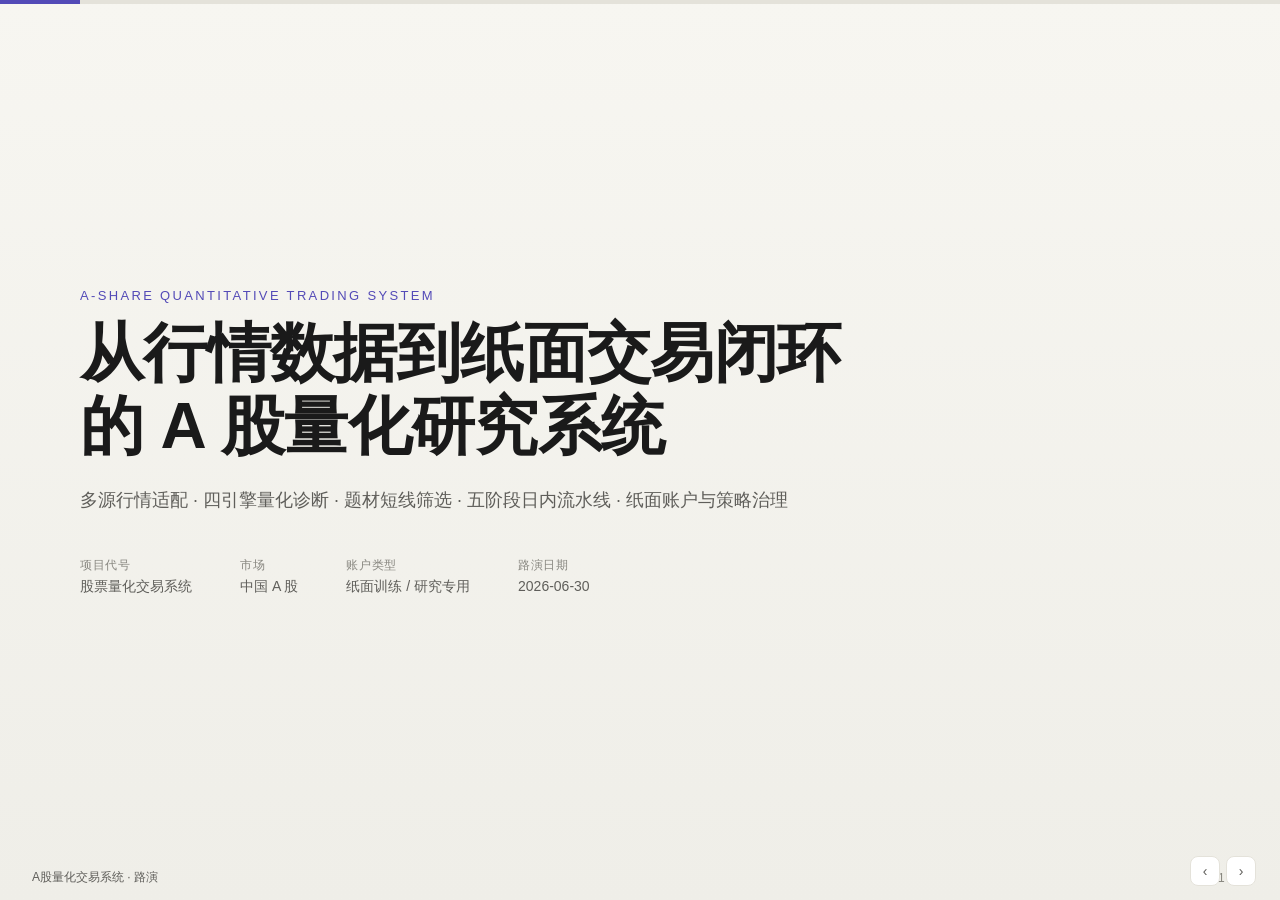
==== docs/roadshow.html @ 90907225 "Initial commit: A股量化交易系统路演版 - stock-analyzer: 量化主引擎（四引擎框架 + ML集成 + 多源行情 + 回测） - Shenzhen intern trai" ====
<!DOCTYPE html>
<html lang="zh-CN">
<head>
<meta charset="UTF-8">
<meta name="viewport" content="width=device-width, initial-scale=1.0">
<title>A股量化交易系统 · 路演</title>
<style>
  :root{
    --up:#d85a30;        /* 涨：红（A股惯例）*/
    --up-soft:#faece7;
    --down:#0f6e56;      /* 跌：绿 */
    --down-soft:#e1f5ee;
    --ink:#1a1a1a;
    --ink-2:#5f5e5a;
    --ink-3:#888780;
    --line:#e4e2da;
    --bg:#f7f6f1;
    --card:#ffffff;
    --accent:#534ab7;
    --accent-soft:#eeedfe;
    --warn:#ba7517;
    --warn-soft:#faeeda;
  }
  *{box-sizing:border-box;margin:0;padding:0}
  html,body{height:100%}
  body{
    font-family:-apple-system,BlinkMacSystemFont,"PingFang SC","Microsoft YaHei","Segoe UI",sans-serif;
    background:var(--bg);
    color:var(--ink);
    overflow:hidden;
    -webkit-font-smoothing:antialiased;
  }
  .deck{position:relative;width:100vw;height:100vh;overflow:hidden}
  .slide{
    position:absolute;inset:0;
    padding:56px 80px 72px;
    display:none;
    flex-direction:column;
    animation:fade .4s ease;
  }
  .slide.active{display:flex}
  @keyframes fade{from{opacity:0;transform:translateY(8px)}to{opacity:1;transform:none}}

  /* top bar */
  .topbar{
    position:fixed;top:0;left:0;right:0;height:4px;
    background:var(--line);z-index:50;
  }
  .progress{height:100%;background:var(--accent);width:0;transition:width .3s ease}

  /* footer */
  .footer{
    position:fixed;bottom:0;left:0;right:0;
    padding:14px 32px;display:flex;justify-content:space-between;align-items:center;
    font-size:12px;color:var(--ink-3);z-index:50;
    pointer-events:none;
  }
  .footer .brand{font-weight:500;color:var(--ink-2)}
  .nav{position:fixed;bottom:14px;right:24px;display:flex;gap:6px;z-index:51}
  .nav button{
    width:30px;height:30px;border:1px solid var(--line);background:var(--card);
    border-radius:8px;cursor:pointer;color:var(--ink-2);font-size:14px;
    display:flex;align-items:center;justify-content:center;transition:all .15s;
  }
  .nav button:hover{border-color:var(--accent);color:var(--accent)}

  /* typography */
  .eyebrow{
    font-size:12px;letter-spacing:.18em;text-transform:uppercase;
    color:var(--accent);font-weight:500;margin-bottom:14px;
  }
  h1{font-size:46px;font-weight:600;line-height:1.15;letter-spacing:-.01em;margin-bottom:18px}
  h2{font-size:34px;font-weight:600;line-height:1.2;letter-spacing:-.01em;margin-bottom:10px}
  h3{font-size:18px;font-weight:600;margin-bottom:8px}
  .lead{font-size:18px;line-height:1.65;color:var(--ink-2);max-width:880px}
  .sub{font-size:15px;color:var(--ink-3);margin-top:6px}

  /* cover */
  .cover{justify-content:center;background:linear-gradient(180deg,var(--bg) 0%,#efeee8 100%)}
  .cover .eyebrow{font-size:13px}
  .cover h1{font-size:64px;margin-bottom:22px}
  .cover .meta{margin-top:42px;display:flex;gap:48px;font-size:14px;color:var(--ink-2)}
  .cover .meta b{display:block;color:var(--ink-3);font-weight:400;font-size:12px;margin-bottom:4px;letter-spacing:.05em}

  /* generic blocks */
  .grid{display:grid;gap:18px;margin-top:24px}
  .grid-2{grid-template-columns:1fr 1fr}
  .grid-3{grid-template-columns:repeat(3,1fr)}
  .grid-4{grid-template-columns:repeat(4,1fr)}
  .card{
    background:var(--card);border:1px solid var(--line);border-radius:12px;
    padding:20px 22px;
  }
  .card h3{color:var(--ink)}
  .card p{font-size:14px;line-height:1.6;color:var(--ink-2);margin-top:4px}
  .card .num{font-size:30px;font-weight:600;color:var(--accent);line-height:1;margin-bottom:6px}
  .card .num.up{color:var(--up)}
  .card .num.down{color:var(--down)}
  .card .label{font-size:12px;color:var(--ink-3);letter-spacing:.05em}

  .tag{
    display:inline-block;font-size:11px;padding:3px 9px;border-radius:6px;
    background:var(--accent-soft);color:var(--accent);font-weight:500;margin-right:6px;
  }
  .tag.up{background:var(--up-soft);color:var(--up)}
  .tag.down{background:var(--down-soft);color:var(--down)}
  .tag.warn{background:var(--warn-soft);color:var(--warn)}

  /* list */
  .bullets{list-style:none;margin-top:18px}
  .bullets li{
    position:relative;padding-left:22px;font-size:15px;line-height:1.7;color:var(--ink-2);
    margin-bottom:8px;
  }
  .bullets li::before{
    content:"";position:absolute;left:0;top:11px;width:8px;height:8px;border-radius:2px;
    background:var(--accent);
  }
  .bullets li b{color:var(--ink);font-weight:600}

  /* flow / pipeline */
  .flow{display:flex;align-items:stretch;gap:0;margin-top:30px;flex-wrap:wrap}
  .flow .step{
    flex:1;min-width:120px;background:var(--card);border:1px solid var(--line);
    padding:16px 14px;border-radius:10px;position:relative;
  }
  .flow .step + .step{margin-left:14px}
  .flow .step .t{font-size:11px;color:var(--accent);font-weight:600;letter-spacing:.05em}
  .flow .step .n{font-size:15px;font-weight:600;margin:6px 0 4px}
  .flow .step .d{font-size:12px;color:var(--ink-3);line-height:1.5}
  .flow .arrow{
    align-self:center;color:var(--ink-3);font-size:18px;padding:0 2px;
  }

  /* table */
  table{width:100%;border-collapse:collapse;margin-top:20px;font-size:14px}
  th,td{text-align:left;padding:11px 14px;border-bottom:1px solid var(--line)}
  th{font-size:12px;color:var(--ink-3);font-weight:500;letter-spacing:.04em;text-transform:uppercase}
  td b{font-weight:600}
  td .up{color:var(--up);font-weight:600}
  td .down{color:var(--down);font-weight:600}

  /* architecture diagram */
  .arch{display:grid;grid-template-columns:repeat(5,1fr);gap:14px;margin-top:28px}
  .arch .col{background:var(--card);border:1px solid var(--line);border-radius:12px;padding:18px 14px;text-align:center}
  .arch .col .icon{font-size:26px;margin-bottom:8px}
  .arch .col .name{font-size:14px;font-weight:600;margin-bottom:4px}
  .arch .col .desc{font-size:11px;color:var(--ink-3);line-height:1.5}
  .arch .col.core{background:var(--accent-soft);border-color:var(--accent)}

  /* stat row */
  .stats{display:flex;gap:36px;margin-top:32px;flex-wrap:wrap}
  .stat .v{font-size:36px;font-weight:600;line-height:1;color:var(--ink)}
  .stat .v.up{color:var(--up)}
  .stat .v.down{color:var(--down)}
  .stat .l{font-size:12px;color:var(--ink-3);margin-top:6px;letter-spacing:.04em}

  /* disclaimer */
  .disclaimer{
    margin-top:auto;padding:18px 22px;background:var(--warn-soft);
    border-left:3px solid var(--warn);border-radius:6px;
    font-size:13px;color:#633806;line-height:1.6;
  }

  /* code block */
  pre{
    background:#1f1f23;color:#e4e2da;padding:16px 18px;border-radius:10px;
    font-family:"SF Mono",Menlo,Consolas,monospace;font-size:12.5px;line-height:1.6;
    overflow:auto;margin-top:16px;
  }
  pre .c{color:#888}
  pre .k{color:#c4b5fd}
  pre .s{color:#9fe1cb}

  /* roadmap */
  .road{display:flex;flex-direction:column;gap:0;margin-top:24px}
  .road .phase{
    display:grid;grid-template-columns:90px 1fr 1fr;gap:20px;align-items:center;
    padding:16px 0;border-bottom:1px solid var(--line);
  }
  .road .phase:last-child{border-bottom:none}
  .road .pcode{font-size:13px;font-weight:600;color:var(--accent)}
  .road .pname{font-size:15px;font-weight:600}
  .road .pdesc{font-size:13px;color:var(--ink-2);line-height:1.55}
  .road .done{color:var(--down)}
  .road .wip{color:var(--warn)}

  .qmark{font-size:90px;font-weight:600;color:var(--accent);line-height:1;margin-bottom:20px}
  .center{justify-content:center;align-items:flex-start}
  .row{display:flex;gap:18px;margin-top:20px;flex-wrap:wrap}
  .chip{
    padding:8px 14px;border:1px solid var(--line);border-radius:20px;
    font-size:13px;color:var(--ink-2);background:var(--card);
  }
  .chip b{color:var(--ink);font-weight:600}
</style>
</head>
<body>
<div class="topbar"><div class="progress" id="progress"></div></div>

<div class="deck" id="deck">

  <!-- 1. COVER -->
  <section class="slide cover active">
    <div class="eyebrow">A-SHARE QUANTITATIVE TRADING SYSTEM</div>
    <h1>从行情数据到纸面交易闭环<br>的 A 股量化研究系统</h1>
    <p class="lead">多源行情适配 · 四引擎量化诊断 · 题材短线筛选 · 五阶段日内流水线 · 纸面账户与策略治理</p>
    <div class="meta">
      <div><b>项目代号</b>股票量化交易系统</div>
      <div><b>市场</b>中国 A 股</div>
      <div><b>账户类型</b>纸面训练 / 研究专用</div>
      <div><b>路演日期</b>2026-06-30</div>
    </div>
  </section>

  <!-- 2. PROBLEM -->
  <section class="slide">
    <div class="eyebrow">01 · 背景与问题</div>
    <h2>散户做 A 股量化，卡在哪？</h2>
    <p class="lead">数据散、工具碎、回测过拟合、策略无治理、风控靠感觉——大多数个人量化项目停在"能跑一个指标"，走不到"可复盘的闭环"。</p>
    <ul class="bullets">
      <li><b>数据层不稳定</b>：行情源经常断流、复权不一致、缓存没健康检查，回测在脏数据上跑。</li>
      <li><b>研究即弃</b>：分析完一只票，结论留在聊天记录里，没有观察池、thesis、卖出条件。</li>
      <li><b>策略无版本</b>：参数手调、没有样本外验证、没有 walk-forward，回测好看实盘崩。</li>
      <li><b>执行无纪律</b>：没有日内流程、没有风控阈值、没有失败桶反馈，亏了不知道为什么。</li>
      <li><b>LLM 用法粗糙</b>：把整段行情/新闻塞 prompt，token 烧光还效果差。</li>
    </ul>
  </section>

  <!-- 3. SOLUTION OVERVIEW -->
  <section class="slide">
    <div class="eyebrow">02 · 方案概述</div>
    <h2>一个项目，五个子系统，一条闭环</h2>
    <p class="lead">不是"一个脚本"，而是按职责拆分的五模块系统：研究、短线、生命周期、账本、工具各自独立，通过 CSV/JSON 契约衔接。</p>
    <div class="grid grid-3" style="margin-top:28px">
      <div class="card"><h3>stock-analyzer</h3><p>量化主引擎。四引擎框架 + ML 概率集成 + 多源行情适配 + 组合回测 + 策略版本注册表。</p></div>
      <div class="card"><h3>Shenzhen intern trail</h3><p>A 股短线题材筛选管道。新闻/热搜 → DeepSeek 题材提取 → 四层规则筛选 → 龙二/龙三买点计划。</p></div>
      <div class="card"><h3>stock-research-lab</h3><p>研究生命周期。观察池、买入 thesis、卖出条件、复查日期、研究健康度。</p></div>
      <div class="card"><h3>trading-journal</h3><p>纸面账户与交易日志。唯一组合总表 + 五阶段流水线记录 + 复盘文档 + 策略反馈。</p></div>
      <div class="card"><h3>tools</h3><p>账本工具链。Excel 工作簿同步、历史回填、组合账本重建。</p></div>
      <div class="card" style="background:var(--accent-soft);border-color:var(--accent)"><h3>闭环契约</h3><p>CSV/JSON 作为模块间唯一事实源，不共享数据库、不共享内存状态，任何一环可独立替换。</p></div>
    </div>
  </section>

  <!-- 4. ARCHITECTURE -->
  <section class="slide">
    <div class="eyebrow">03 · 系统架构</div>
    <h2>数据从左到右流过五个阶段</h2>
    <div class="arch">
      <div class="col">
        <div class="icon">📡</div>
        <div class="name">数据层</div>
        <div class="desc">推送缓存 / Tushare / 腾讯 / 东财 / Stooq，复权与缓存健康门禁</div>
      </div>
      <div class="col">
        <div class="icon">🧮</div>
        <div class="name">特征层</div>
        <div class="desc">pandas 因子工程：均线、RSI、KDJ、MACD、ATR、Z-score、回撤</div>
      </div>
      <div class="col core">
        <div class="icon">🤖</div>
        <div class="name">模型 / 规则层</div>
        <div class="desc">ML 集成概率 + 聚类 + 马尔可夫 + 贝叶斯，叠加四引擎规则</div>
      </div>
      <div class="col">
        <div class="icon">⚖️</div>
        <div class="name">风控 / 回测</div>
        <div class="desc">最大回撤、波动率、仓位上限、止损，回测显式计入佣金印花税滑点</div>
      </div>
      <div class="col">
        <div class="icon">📒</div>
        <div class="name">执行 / 账本</div>
        <div class="desc">五阶段流水线 → 纸面账户 → 组合总表 → 策略治理反馈</div>
      </div>
    </div>
    <p class="sub" style="margin-top:24px">核心设计原则：风控结论优先于买入信号；研究回测与纸面账户口径分离；所有自动决策 dry-run 默认，<code>--execute</code> 才落账。</p>
  </section>

  <!-- 5. DATA LAYER -->
  <section class="slide">
    <div class="eyebrow">04 · 数据层</div>
    <h2>多源行情适配 + 缓存健康门禁</h2>
    <p class="lead">A 股数据是项目最容易翻车的一层。系统用"专业优先 + 多源兜底 + 健康门禁"三段式保证回测不在脏数据上跑。</p>
    <div class="grid grid-2" style="margin-top:24px">
      <div class="card">
        <h3>分级数据源</h3>
        <p><span class="tag">premium</span>推送缓存优先<br>
        <span class="tag">tushare</span>Tushare Pro 主动拉取<br>
        <span class="tag">tencent</span>腾讯前复权日线<br>
        <span class="tag">eastmoney</span>东方财富兜底<br>
        <span class="tag">stooq</span>实验源</p>
      </div>
      <div class="card">
        <h3>健康门禁机制</h3>
        <p><code>--health-check</code> 批量校验哨兵股票（600519 / 000001 / 300750）历史与实时兜底。<b>任一失败即阻断</b>完整分析与自动化复盘，避免空数据报告。</p>
      </div>
      <div class="card">
        <h3>缓存与导入</h3>
        <p>支持本地 CSV 导入（中英文列名兼容），<code>--cache-health</code> 检查新鲜度，<code>--cache-max-age-hours</code> 控制可回测子集。</p>
      </div>
      <div class="card">
        <h3>字段规范化</h3>
        <p>自动识别沪深市场、前复权对齐、交易日对齐、缺失值检查、symbol 规范化（<code>removeprefix("^")</code> 防 <code>^^GSPC</code> 别名问题）。</p>
      </div>
    </div>
  </section>

  <!-- 6. QUANT ENGINE -->
  <section class="slide">
    <div class="eyebrow">05 · 量化引擎 stock-analyzer</div>
    <h2>四引擎框架 + ML 集成 + 仓位 Profile</h2>
    <div class="grid grid-2" style="margin-top:24px">
      <div class="card">
        <h3>1 · 题材轮动引擎</h3>
        <p>从涨停归因表统计涨停数 / 题材强度 / 资金净额 / 封单强弱，取前三大核心题材，只在题材内筛未涨停候选。</p>
      </div>
      <div class="card">
        <h3>2 · 量价技术引擎</h3>
        <p>RSI、KDJ、MACD、均线、ATR、波动率、回撤，单票诊断 + 批量扫描留痕。</p>
      </div>
      <div class="card">
        <h3>3 · 投研证据链引擎</h3>
        <p>候选股必须说明与题材龙头的产业链 / 业务 / 事件关联，叠加行业龙头、情绪龙、机构持仓、研报覆盖线索。</p>
      </div>
      <div class="card">
        <h3>4 · 回测风控引擎</h3>
        <p>所有看多信号被交易成本、样本外验证、最大回撤、波动率、仓位上限、止损条件约束。<b>风控优先于买入</b>。</p>
      </div>
    </div>
    <div class="row">
      <div class="chip"><b>监督学习</b> 决策树 / 随机森林 / ExtraTrees / 逻辑回归 / SVM / KNN / MLP</div>
      <div class="chip"><b>验证</b> TimeSeriesSplit + gap 防泄漏</div>
      <div class="chip"><b>状态</b> KMeans 聚类 + 马尔可夫转移 + Beta-Binomial 胜率后验</div>
      <div class="chip"><b>Profile</b> llmquant-long-biased / quant-paper / serenity-chokepoint / local</div>
    </div>
  </section>

  <!-- 7. SHORT-TERM PIPELINE -->
  <section class="slide">
    <div class="eyebrow">06 · 题材短线管道 Shenzhen intern trail</div>
    <h2>新闻 → DeepSeek → 四层规则 → 买点计划</h2>
    <p class="lead">独立于主引擎的短线题材筛选原型，每 30 分钟扫描一次，输出研究用候选，<b>不自动下单</b>。</p>
    <div class="flow">
      <div class="step"><div class="t">LAYER 1</div><div class="n">新闻/热搜扫描</div><div class="d">金十 / Wind / 百度热搜 / Google Trends / 官媒，DeepSeek 提取热点题材与个股池</div></div>
      <div class="arrow">→</div>
      <div class="step"><div class="t">LAYER 2</div><div class="n">技术与风险过滤</div><div class="d">主力净流入 / 换手有效，剔除 ST / 停牌 / 重大诉讼 / 业绩预警 / 监管调查</div></div>
      <div class="arrow">→</div>
      <div class="step"><div class="t">LAYER 3</div><div class="n">量与大单过滤</div><div class="d">爆量或量能 4&gt;11&gt;117 多头排列，大单占比高，MA5&gt;MA10&gt;MA20，连跌 4 天否决</div></div>
      <div class="arrow">→</div>
      <div class="step"><div class="t">LAYER 4</div><div class="n">买点计划</div><div class="d">同板块已有涨停锚点，优先龙二；龙二快速封板切龙三；A/B 类突破或 7-8% 打板挂单</div></div>
    </div>
    <p class="sub" style="margin-top:24px">运行状态用 <span class="tag up">PASS</span> <span class="tag warn">NO_SIGNAL</span> <span class="tag down">BLOCKED</span> 三态明确区分"有候选 / 无候选 / 数据源失败"，不会把失败伪装成空结果。</p>
  </section>

  <!-- 8. STRATEGY & BACKTEST -->
  <section class="slide">
    <div class="eyebrow">07 · 策略版本与回测</div>
    <h2>样本外验证 + Walk-forward，过拟合兜底</h2>
    <p class="lead">策略不是手调参数，而是注册表 + 训练/验证/测试三段切分 + 滚动样本外复核，晋级有门槛。</p>
    <div class="grid grid-3" style="margin-top:24px">
      <div class="card"><div class="label">策略注册表</div><h3 style="margin-top:8px">strategies.json</h3><p>score-standard-v1 / score-conservative-v1 / score-active-v1，每个策略有 entry/exit 分数、仓位上限、最小样本量。</p></div>
      <div class="card"><div class="label">三段切分</div><h3 style="margin-top:8px">train / val / test</h3><p>候选只按验证集排序，测试集只用于样本外复核，<b>不用测试集挑策略</b>。</p></div>
      <div class="card"><div class="label">滚动复核</div><h3 style="margin-top:8px">walk-forward</h3><p>多窗口必须有交易且平均收益为正，减少"单一切分刚好运气好"的过拟合。</p></div>
    </div>
    <div class="card" style="margin-top:18px">
      <h3>晋级门禁 promotion_gate</h3>
      <p>即使候选通过门槛，也只能进入<b>纸面交易观察</b>，不允许自动真实下单。<code>failed_rules</code> 和 <code>next_search.actions</code> 告诉下一轮自动调参应该先扩缓存池、放宽/收紧阈值，还是进入纸面观察。</p>
    </div>
  </section>

  <!-- 9. DAILY PIPELINE -->
  <section class="slide">
    <div class="eyebrow">08 · 日内五阶段流水线</div>
    <h2>从盘前到收盘，每个阶段可独立审计</h2>
    <div class="flow">
      <div class="step"><div class="t">08:30</div><div class="n">preopen 盘前</div><div class="d">缓存门禁 + 可选策略优化/晋级，写入 STRATEGY_FEEDBACK</div></div>
      <div class="arrow">→</div>
      <div class="step"><div class="t">09:30</div><div class="n">open 开盘</div><div class="d">按 active paper strategy 生成 BUY/SELL/HOLD 决策包</div></div>
      <div class="arrow">→</div>
      <div class="step"><div class="t">12:00</div><div class="n">midday 午间</div><div class="d">复核上午结果，生成下午计划</div></div>
      <div class="arrow">→</div>
      <div class="step"><div class="t">13:00</div><div class="n">afternoon 午后</div><div class="d">按午间计划/active strategy 生成执行决策</div></div>
      <div class="arrow">→</div>
      <div class="step"><div class="t">15:10</div><div class="n">close 盘后</div><div class="d">收盘决策包，<code>--execute</code> 才结算纸面账本并写运营日报</div></div>
    </div>
    <div class="grid grid-2" style="margin-top:28px">
      <div class="card"><h3>默认 dry-run</h3><p>不写订单、不结算、不真实下单。只有显式 <code>--execute</code> 才写入纸面账本；只有 <code>preopen --promote</code> 才允许策略晋级。</p></div>
      <div class="card"><h3>可复盘</h3><p>每个阶段写入 <code>pipeline-runs/&lt;日期&gt;/&lt;阶段&gt;.json</code>，<code>pipeline_review.py</code> 输出失败桶：data_cache_unhealthy / open_failed / pipeline_ok。</p></div>
    </div>
  </section>

  <!-- 10. PAPER ACCOUNT & RISK -->
  <section class="slide">
    <div class="eyebrow">09 · 纸面账户与风控</div>
    <h2>训练账户实况：¥100 万起，当前回撤 -3.19%</h2>
    <div class="stats">
      <div class="stat"><div class="v">¥968,069</div><div class="l">期末权益（2026-06-27）</div></div>
      <div class="stat"><div class="v down">-3.19%</div><div class="l">最大回撤</div></div>
      <div class="stat"><div class="v">13.10%</div><div class="l">总暴露</div></div>
      <div class="stat"><div class="v" style="color:var(--down)">OK</div><div class="l">风险状态</div></div>
    </div>
    <h3 style="margin-top:32px">当前持仓（5 只）</h3>
    <table>
      <thead><tr><th>代码</th><th>名称</th><th>数量</th><th>市值</th><th>权重</th><th>浮盈亏</th></tr></thead>
      <tbody>
        <tr><td><b>688981</b></td><td>中芯国际</td><td>300</td><td>¥46,665</td><td>4.82%</td><td class="up">+¥2,958</td></tr>
        <tr><td><b>300750</b></td><td>宁德时代</td><td>70</td><td>¥28,010</td><td>2.89%</td><td class="down">-¥124</td></tr>
        <tr><td><b>600941</b></td><td>中国移动</td><td>300</td><td>¥26,010</td><td>2.69%</td><td class="down">-¥1,297</td></tr>
        <tr><td><b>600036</b></td><td>—</td><td>500</td><td>¥18,055</td><td>1.87%</td><td class="down">-¥850</td></tr>
        <tr><td><b>002230</b></td><td>—</td><td>200</td><td>¥8,074</td><td>0.83%</td><td class="down">-¥470</td></tr>
      </tbody>
    </table>
    <div class="disclaimer" style="margin-top:20px">
      账户为纸面训练账户（initial_cash ¥1,000,000），成本模型含佣金 3bps / 最低 5 元 / 印花税 5bps / 过户 0.1bps / 滑点 5bps。风控阈值：单日亏损止损 1%、回撤预警 5%、回撤停止 10%。
    </div>
  </section>

  <!-- 11. JOURNAL & GOVERNANCE -->
  <section class="slide">
    <div class="eyebrow">10 · 交易日志与策略治理</div>
    <h2>唯一组合总表 + 反馈闭环</h2>
    <p class="lead">所有交易事实收拢到 <code>portfolio_ledger.csv</code> 一张表，按 row_type 区分：DAY_SUMMARY / POSITION / TRADE / STRATEGY_FEEDBACK。Excel 工作簿是审计视图，CSV 是机器事实源。</p>
    <div class="grid grid-2" style="margin-top:24px">
      <div class="card">
        <h3>流程检查账本</h3>
        <p><code>workflow_checkpoints.py</code> 把盘前 / 开盘 / 10:30 / 午间 / 14:00 / 收盘 / 盘后审计写入 <code>workflow-checkpoints.csv</code>，错过时段事后 audit 标 <code>overdue</code>，不让"待验证"长期沉没。</p>
      </div>
      <div class="card">
        <h3>策略治理器</h3>
        <p><code>strategy_governance.py</code> 把反馈桶和账户风险状态转成下一轮权限：是否允许研究回测 / 参数搜索 / 策略晋级 / 新增仓位。STOP 或单日亏损 &gt;1% 的策略先 <code>probation</code> 降权，连续失败 3 次才淘汰。</p>
      </div>
      <div class="card">
        <h3>显示规范</h3>
        <p>方向统一中文（买入/卖出/持有/观察/研究），判断状态固定枚举（已成交/持仓中/已完成/待处理/失败/已豁免/逾期未留证）。回测行不得占用正式账户权益列。</p>
      </div>
      <div class="card">
        <h3>账本连续性</h3>
        <p>第二天期初权益必须等于前一日 DAY_SUMMARY 期末权益；不一致先修账，不继续提交审计。BACKTEST 与组合汇总口径分离，不可相加。</p>
      </div>
    </div>
  </section>

  <!-- 12. TECH STACK -->
  <section class="slide">
    <div class="eyebrow">11 · 技术栈</div>
    <h2>极简依赖，无重型框架</h2>
    <p class="lead">项目不建立在任何大型开源框架之上——纯 Python + 科学计算栈 + 原生 HTTP，与 LangGraph / FastAPI / React 重型栈截然不同。轻、可审计、可移植。</p>
    <div class="grid grid-4" style="margin-top:28px">
      <div class="card"><div class="num">pandas</div><div class="label">数据处理</div><p>DataFrame 因子工程、回测、账本</p></div>
      <div class="card"><div class="num">numpy</div><div class="label">数值计算</div><p>指标、滚动窗口、标准化</p></div>
      <div class="card"><div class="num">requests</div><div class="label">HTTP</div><p>多源行情适配器</p></div>
      <div class="card"><div class="num">openpyxl</div><div class="label">Excel I/O</div><p>工作簿同步与审计</p></div>
    </div>
    <div class="row" style="margin-top:24px">
      <div class="chip"><b>LLM 调用</b> stdlib urllib 原生 HTTP（无 openai SDK）</div>
      <div class="chip"><b>前端</b> vanilla JS，无框架无构建</div>
      <div class="chip"><b>ML</b> scikit-learn + scipy（声明可降级）</div>
      <div class="chip"><b>存储</b> CSV / JSON / Excel 文件，无数据库</div>
      <div class="chip"><b>调度</b> cron + .command/.bat 双击</div>
    </div>
  </section>

  <!-- 13. RESULTS & NUMBERS -->
  <section class="slide">
    <div class="eyebrow">12 · 项目数据</div>
    <h2>系统的实际规模</h2>
    <div class="stats">
      <div class="stat"><div class="v">5</div><div class="l">子系统</div></div>
      <div class="stat"><div class="v">14</div><div class="l">stock-analyzer 脚本</div></div>
      <div class="stat"><div class="v">5</div><div class="l">日内流水线阶段</div></div>
      <div class="stat"><div class="v">4</div><div class="l">策略 Profile</div></div>
      <div class="stat"><div class="v">5</div><div class="l">行情数据源</div></div>
      <div class="stat"><div class="v">7</div><div class="l">ML 模型族</div></div>
    </div>
    <h3 style="margin-top:36px">已落地的关键能力</h3>
    <ul class="bullets">
      <li><b>数据链路门禁</b>：哨兵股票批量校验，任一失败阻断分析。</li>
      <li><b>组合回测</b>：前一交易日信号、下一交易日开盘成交，显式计入佣金 / 印花税 / 过户 / 滑点。</li>
      <li><b>五阶段流水线</b>：dry-run 默认，<code>--execute</code> 才落账，每阶段 JSON 可复盘。</li>
      <li><b>策略治理</b>：失败桶反馈 → 权限门禁 → 降权/晋级/淘汰，闭环可追溯。</li>
      <li><b>DeepSeek 集成</b>：新闻热点题材提取，结构化 JSON 输出，三态状态码。</li>
      <li><b>Excel 审计同步</b>：CSV 事实源 ↔ Excel 审计视图双向同步。</li>
    </ul>
  </section>

  <!-- 14. ROADMAP -->
  <section class="slide">
    <div class="eyebrow">13 · 路线图</div>
    <h2>从 P0 到 P2，每一步都有验收</h2>
    <div class="road">
      <div class="phase">
        <div class="pcode done">P0 ✓</div>
        <div class="pname">账户闭环</div>
        <div class="pdesc">paper_account.py init/trade/settle/status，纸面账户与成本模型接入。</div>
      </div>
      <div class="phase">
        <div class="pcode done">P0.5 ✓</div>
        <div class="pname">纸面执行决策</div>
        <div class="pdesc">paper_execute.py 输出 BUY/SELL/HOLD 决策包，默认不写账本。</div>
      </div>
      <div class="phase">
        <div class="pcode done">P0.8 ✓</div>
        <div class="pname">日内五阶段流水线</div>
        <div class="pdesc">daily_pipeline.py 串联盘前到收盘，每阶段 JSON 留痕。</div>
      </div>
      <div class="phase">
        <div class="pcode done">P1 ✓</div>
        <div class="pname">策略版本与参数扫描</div>
        <div class="pdesc">strategy_lab.py 训练/验证/测试三段 + walk-forward 滚动复核 + 晋级门禁。</div>
      </div>
      <div class="phase">
        <div class="pcode done">P2 ✓</div>
        <div class="pname">运营日报</div>
        <div class="pdesc">ops_report.py 读取净值/持仓/交易/策略对比，输出 reviews/&lt;日期&gt;-ops-report.md。</div>
      </div>
      <div class="phase">
        <div class="pcode wip">NEXT</div>
        <div class="pname">工程化方向</div>
        <div class="pdesc">参考 LangAlpha PTC 模式：Python 端先 pandas 去重/聚类/降采样，只把摘要喂 LLM，节省 token；行情先聚合再决定是否进 prompt；可复用中间结果落盘缓存。</div>
      </div>
    </div>
  </section>

  <!-- 15. DISCLAIMER -->
  <section class="slide">
    <div class="eyebrow">14 · 风险提示</div>
    <h2>研究工具，不是投资建议</h2>
    <div class="disclaimer" style="margin-top:24px;font-size:15px;line-height:1.8">
      本系统输出仅供量化研究和辅助决策，<b>不构成投资建议</b>，不会自动下单。A 股存在涨跌停、停牌、流动性、政策冲击和数据源稳定性问题。账户为纸面训练账户（paper account），所有"盈亏"均为模拟。进入实盘前必须补齐全市场回测、交易成本建模、样本外验证、组合级风控、券商接口、撤单逻辑和人工复核。<br><br>
      所有自动决策默认 dry-run，<code>--execute</code> 才写入纸面账本；<code>preopen --promote</code> 才允许策略晋级；即使策略通过晋级门禁，也只能进入纸面交易观察，<b>不允许自动真实下单</b>。
    </div>
    <ul class="bullets" style="margin-top:24px">
      <li>本仓库不含真实交易凭证、不含真实资金、不含未公开数据。</li>
      <li>DeepSeek API key 等敏感配置已通过 <code>.env</code> + <code>.gitignore</code> 排除，不会进入版本控制。</li>
      <li>行情数据来源为公开接口（腾讯 / 东方财富 / Tushare / Stooq），使用权遵循各源条款。</li>
    </ul>
  </section>

  <!-- 16. Q&A -->
  <section class="slide center">
    <div class="qmark">?</div>
    <h2>谢谢观看，欢迎提问</h2>
    <p class="lead" style="margin-top:14px">关于数据层、四引擎、五阶段流水线、策略治理或纸面账户闭环，任何问题都可以展开聊。</p>
    <div class="row" style="margin-top:32px">
      <div class="chip"><b>项目</b> 股票量化交易系统</div>
      <div class="chip"><b>市场</b> 中国 A 股</div>
      <div class="chip"><b>路演日期</b> 2026-06-30</div>
    </div>
    <p class="sub" style="margin-top:42px">← → 翻页 · F 全屏 · Esc 退出</p>
  </section>

</div>

<div class="footer">
  <span class="brand">A股量化交易系统 · 路演</span>
  <span id="counter">1 / 16</span>
</div>
<div class="nav">
  <button onclick="prev()" aria-label="上一页">‹</button>
  <button onclick="next()" aria-label="下一页">›</button>
</div>

<script>
  const slides = document.querySelectorAll('.slide');
  let cur = 0;
  const total = slides.length;
  const counter = document.getElementById('counter');
  const progress = document.getElementById('progress');

  function show(i){
    cur = Math.max(0, Math.min(total-1, i));
    slides.forEach((s,idx)=>s.classList.toggle('active', idx===cur));
    counter.textContent = (cur+1) + ' / ' + total;
    progress.style.width = ((cur+1)/total*100) + '%';
  }
  function next(){ show(cur+1); }
  function prev(){ show(cur-1); }

  document.addEventListener('keydown', e=>{
    if(e.key==='ArrowRight' || e.key===' ' || e.key==='PageDown'){ e.preventDefault(); next(); }
    else if(e.key==='ArrowLeft' || e.key==='PageUp'){ e.preventDefault(); prev(); }
    else if(e.key==='Home'){ show(0); }
    else if(e.key==='End'){ show(total-1); }
    else if(e.key==='f' || e.key==='F'){
      if(!document.fullscreenElement) document.documentElement.requestFullscreen();
      else document.exitFullscreen();
    }
  });
  show(0);
</script>
</body>
</html>
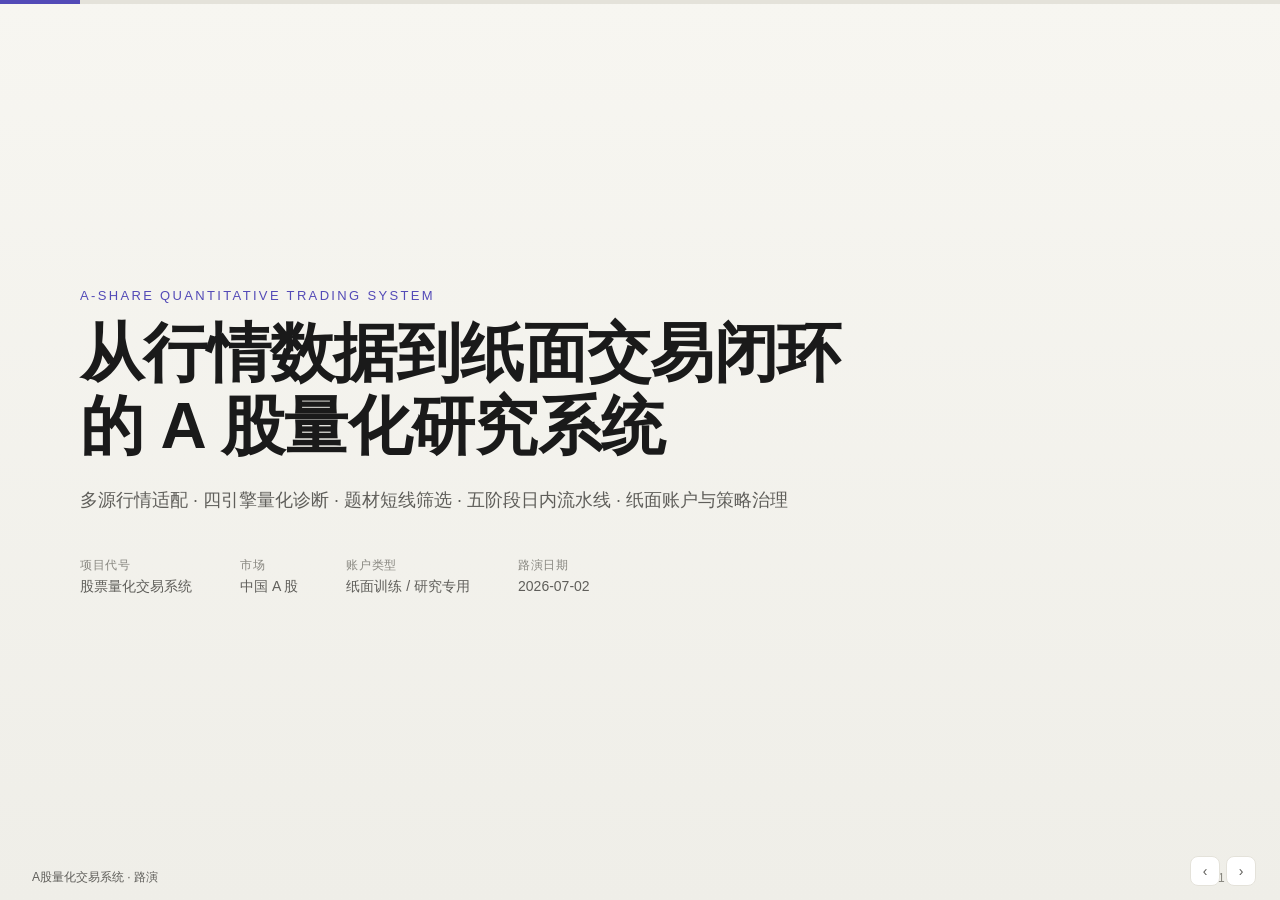
==== commit e1a210bf: "docs: 路演日期更正为 2026-07-02" ====
--- a/docs/roadshow.html
+++ b/docs/roadshow.html
@@ -209,7 +209,7 @@
       <div><b>项目代号</b>股票量化交易系统</div>
       <div><b>市场</b>中国 A 股</div>
       <div><b>账户类型</b>纸面训练 / 研究专用</div>
-      <div><b>路演日期</b>2026-06-30</div>
+      <div><b>路演日期</b>2026-07-02</div>
     </div>
   </section>
 
@@ -544,7 +544,7 @@
     <div class="row" style="margin-top:32px">
       <div class="chip"><b>项目</b> 股票量化交易系统</div>
       <div class="chip"><b>市场</b> 中国 A 股</div>
-      <div class="chip"><b>路演日期</b> 2026-06-30</div>
+      <div class="chip"><b>路演日期</b> 2026-07-02</div>
     </div>
     <p class="sub" style="margin-top:42px">← → 翻页 · F 全屏 · Esc 退出</p>
   </section>
